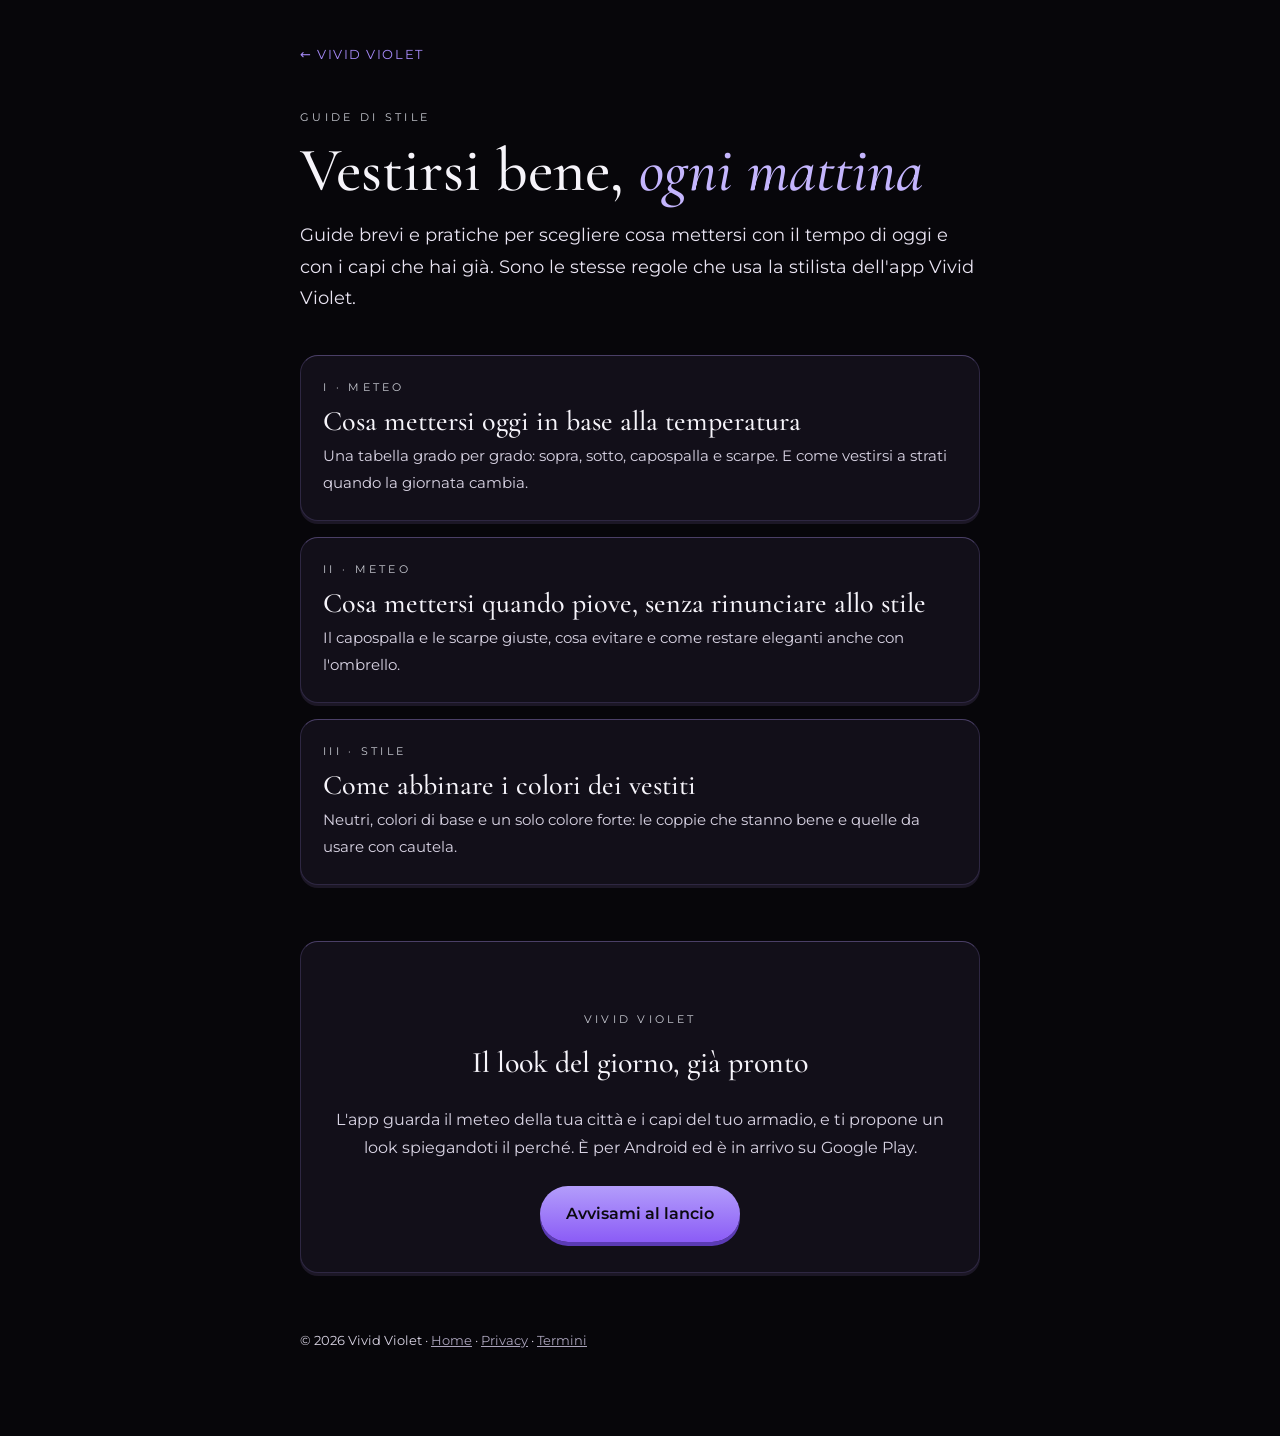
==== guide/index.html @ 36074001 "Guide di stile: temperatura, pioggia e abbinamento dei colori Nuova sezione /guide/ con 3 articoli, " ====
<!DOCTYPE html>
<html lang="it">
<head>
<meta charset="utf-8">
<meta name="viewport" content="width=device-width, initial-scale=1">
<title>Guide di stile · Vivid Violet</title>
<meta name="description" content="Guide pratiche di Vivid Violet per vestirsi bene ogni giorno: cosa mettersi in base alla temperatura, quando piove e come abbinare i colori dei vestiti.">
<link rel="icon" type="image/png" href="../favicon.png">
<link rel="canonical" href="https://vividviolet.it/guide/">
<meta name="theme-color" content="#0B0910">
<meta property="og:type" content="website">
<meta property="og:locale" content="it_IT">
<meta property="og:site_name" content="Vivid Violet">
<meta property="og:title" content="Guide di stile · Vivid Violet">
<meta property="og:description" content="Guide pratiche per vestirsi bene ogni giorno, con il meteo e i capi che hai già.">
<meta property="og:url" content="https://vividviolet.it/guide/">
<meta property="og:image" content="https://vividviolet.it/anteprima.png?v=3">
<link rel="preload" href="../fonts/cormorant-garamond-latin-500-normal.woff2" as="font" type="font/woff2" crossorigin>
<link rel="stylesheet" href="stile.css?v=2">
</head>
<body>
<main>
  <a class="indietro" href="/">← Vivid Violet</a>

  <p class="kicker">Guide di stile</p>
  <h1>Vestirsi bene, <em>ogni mattina</em></h1>
  <p class="apertura">Guide brevi e pratiche per scegliere cosa mettersi con il tempo di oggi e con i capi che hai già. Sono le stesse regole che usa la stilista dell'app Vivid Violet.</p>

  <ol class="elenco">
    <li>
      <a href="cosa-mettersi-in-base-alla-temperatura.html">
        <span class="num">I · Meteo</span>
        <span class="titolo">Cosa mettersi oggi in base alla temperatura</span>
        <span class="riassunto">Una tabella grado per grado: sopra, sotto, capospalla e scarpe. E come vestirsi a strati quando la giornata cambia.</span>
      </a>
    </li>
    <li>
      <a href="cosa-mettersi-quando-piove.html">
        <span class="num">II · Meteo</span>
        <span class="titolo">Cosa mettersi quando piove, senza rinunciare allo stile</span>
        <span class="riassunto">Il capospalla e le scarpe giuste, cosa evitare e come restare eleganti anche con l'ombrello.</span>
      </a>
    </li>
    <li>
      <a href="come-abbinare-i-colori-dei-vestiti.html">
        <span class="num">III · Stile</span>
        <span class="titolo">Come abbinare i colori dei vestiti</span>
        <span class="riassunto">Neutri, colori di base e un solo colore forte: le coppie che stanno bene e quelle da usare con cautela.</span>
      </a>
    </li>
  </ol>

  <aside class="riquadro invito">
    <p class="kicker">Vivid Violet</p>
    <h3>Il look del giorno, già pronto</h3>
    <p>L'app guarda il meteo della tua città e i capi del tuo armadio, e ti propone un look spiegandoti il perché. È per Android ed è in arrivo su Google Play.</p>
    <a class="pulsante" href="/#avvisami">Avvisami al lancio</a>
  </aside>

  <footer>
    <p>© 2026 Vivid Violet · <a href="/">Home</a> · <a href="../privacy.html">Privacy</a> · <a href="../termini.html">Termini</a></p>
  </footer>
</main>
</body>
</html>
---- guide/stile.css ----
/* Stile comune delle guide di vividviolet.it (stesso mondo del sito: nero, argento, viola nei dettagli) */
@font-face { font-family: "Cormorant Garamond"; src: url("../fonts/cormorant-garamond-latin-500-normal.woff2") format("woff2"); font-weight: 500; font-display: swap; }
@font-face { font-family: "Cormorant Garamond"; src: url("../fonts/cormorant-garamond-latin-500-italic.woff2") format("woff2"); font-weight: 500; font-style: italic; font-display: swap; }
@font-face { font-family: "Montserrat"; src: url("../fonts/montserrat-latin-400-normal.woff2") format("woff2"); font-weight: 400; font-display: swap; }
@font-face { font-family: "Montserrat"; src: url("../fonts/montserrat-latin-500-normal.woff2") format("woff2"); font-weight: 500; font-display: swap; }
@font-face { font-family: "Montserrat"; src: url("../fonts/montserrat-latin-600-normal.woff2") format("woff2"); font-weight: 600; font-display: swap; }
:root { color-scheme: dark; }
* { box-sizing: border-box; }
body { margin: 0; background: #07060A; color: #F6F4FA; font-family: "Montserrat", system-ui, sans-serif; line-height: 1.75; -webkit-font-smoothing: antialiased; }
main { max-width: 720px; margin: 0 auto; padding: 40px 20px 72px; }
a { color: #A78BFA; }
.indietro { font-size: 13px; letter-spacing: .12em; text-transform: uppercase; text-decoration: none; }
.kicker { margin: 40px 0 0; font-size: 11px; letter-spacing: .3em; text-transform: uppercase; color: #C8CAD2; }
h1 { font-family: "Cormorant Garamond", Georgia, serif; font-weight: 500; font-size: clamp(40px, 8vw, 62px); line-height: 1.02; margin: 12px 0 16px; }
h1 em { font-style: italic; color: #C4B5FD; }
.firma { color: #ABA4BC; font-size: 14px; margin: 0 0 8px; }
.apertura { font-size: 18px; color: #E9E4F2; }
h2 { font-family: "Cormorant Garamond", Georgia, serif; font-weight: 500; font-size: 30px; line-height: 1.15; margin: 48px 0 8px; padding-top: 24px; border-top: 1px solid #2E2742; }
h2 .num { display: block; font-family: "Montserrat", sans-serif; font-size: 11px; letter-spacing: .3em; color: #C8CAD2; margin-bottom: 6px; }
p, li { color: #D9D4E4; }
strong { color: #F6F4FA; font-weight: 600; }
.tabella { width: 100%; overflow-x: auto; margin: 16px 0; border: 1px solid #2E2742; border-top-color: #4A3F66; border-radius: 18px; background: #120F19; box-shadow: 0 3px 0 #1C1726; }
table { width: 100%; border-collapse: collapse; font-size: 14px; min-width: 520px; }
th, td { text-align: left; padding: 12px 14px; vertical-align: top; border-bottom: 1px solid #231D33; }
th { font-size: 11px; letter-spacing: .18em; text-transform: uppercase; color: #C8CAD2; font-weight: 500; }
td:first-child { font-family: "Cormorant Garamond", Georgia, serif; font-size: 20px; color: #F6F4FA; white-space: nowrap; }
tr:last-child td { border-bottom: 0; }
.riquadro { border: 1px solid #2E2742; border-top-color: #4A3F66; border-radius: 18px; padding: 6px 22px; background: #120F19; box-shadow: 0 3px 0 #1C1726; margin: 20px 0; }
.invito { margin-top: 56px; text-align: center; padding: 28px 22px 30px; }
.invito h3 { font-family: "Cormorant Garamond", Georgia, serif; font-weight: 500; font-size: 30px; margin: 8px 0; color: #F6F4FA; }
.pulsante { display: inline-block; margin-top: 8px; padding: 14px 26px; border-radius: 999px; background: linear-gradient(#B39DFB, #8B5CF6); color: #0B0910; font-weight: 600; text-decoration: none; box-shadow: 0 4px 0 #5B3BB5; }
.pulsante:active { transform: translateY(3px); box-shadow: 0 1px 0 #5B3BB5; }
.altre { margin-top: 48px; }
.altre h3 { font-size: 11px; letter-spacing: .3em; text-transform: uppercase; color: #C8CAD2; font-weight: 500; }
.altre ul { list-style: none; padding: 0; margin: 0; }
.altre li { border-top: 1px solid #231D33; }
.altre a { display: block; padding: 14px 0; font-family: "Cormorant Garamond", Georgia, serif; font-size: 22px; text-decoration: none; color: #F6F4FA; }
.altre a:hover { color: #C4B5FD; }
footer { margin-top: 56px; color: #ABA4BC; font-size: 13px; }
footer a { color: #ABA4BC; }

/* Elenco delle guide (guide/index.html) */
.elenco { list-style: none; padding: 0; margin: 40px 0 0; display: grid; gap: 16px; }
.elenco a { display: block; padding: 22px 22px 24px; border: 1px solid #2E2742; border-top-color: #4A3F66; border-radius: 18px; background: #120F19; box-shadow: 0 3px 0 #1C1726; text-decoration: none; transition: transform .2s ease, border-color .2s ease; }
.elenco a:hover, .elenco a:focus-visible { transform: translateY(-2px); border-color: #4A3F66; }
.elenco .num { display: block; font-size: 11px; letter-spacing: .3em; text-transform: uppercase; color: #C8CAD2; }
.elenco .titolo { display: block; margin: 8px 0 6px; font-family: "Cormorant Garamond", Georgia, serif; font-size: 28px; line-height: 1.15; color: #F6F4FA; }
.elenco .riassunto { display: block; color: #D9D4E4; font-size: 15px; }
@media (prefers-reduced-motion: reduce) { .elenco a { transition: none; } .elenco a:hover { transform: none; } }

/* Sui telefoni la tabella diventa una scheda per riga */
@media (max-width: 640px) {
  .tabella { overflow: visible; }
  table { min-width: 0; }
  thead { position: absolute; width: 1px; height: 1px; overflow: hidden; clip: rect(0 0 0 0); }
  table, tbody, tr, td { display: block; }
  tr { padding: 14px 16px; border-bottom: 1px solid #231D33; }
  tr:last-child { border-bottom: 0; }
  td { padding: 4px 0; border: 0; }
  td:first-child { font-size: 24px; margin-bottom: 4px; }
  td:not(:first-child)::before { content: attr(data-etichetta); display: block; font-size: 10px; letter-spacing: .2em; text-transform: uppercase; color: #ABA4BC; }
}
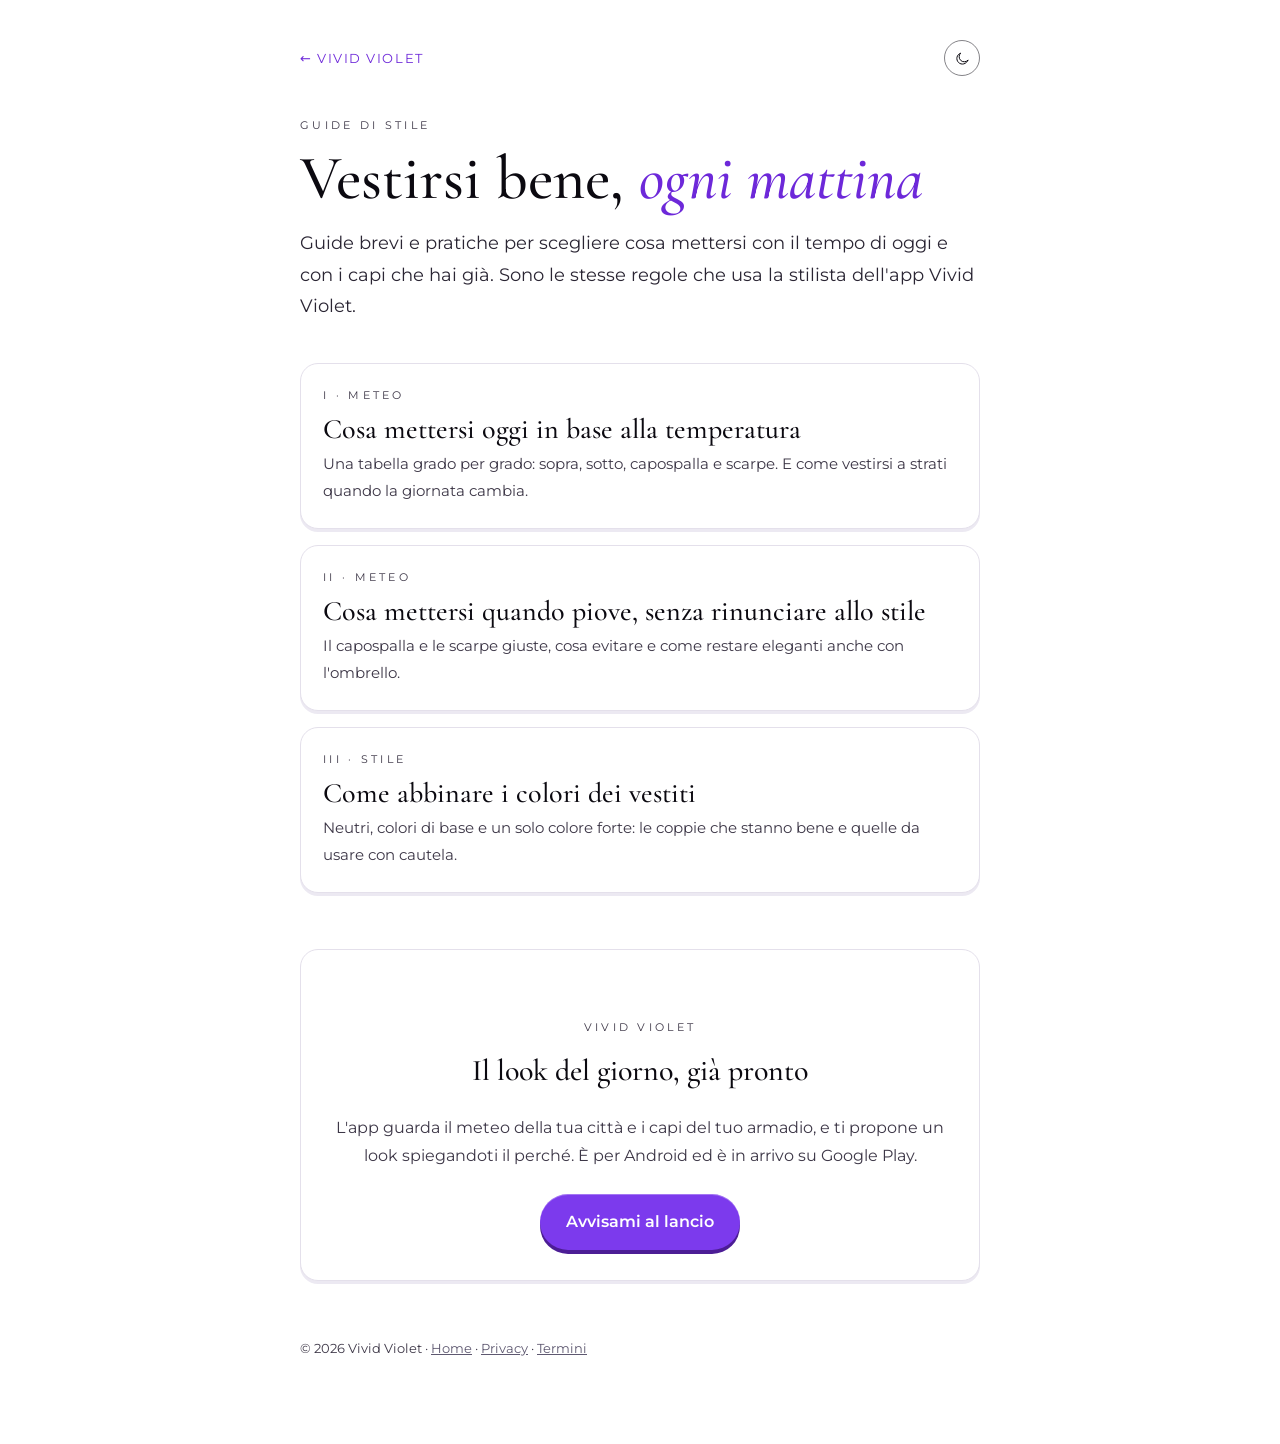
==== commit b3d1ca04: "Modalità giorno: bianco, nero e viola, con pulsante sole/luna su tutte le pagine Co-Authored-By: Cla" ====
--- a/guide/index.html
+++ b/guide/index.html
@@ -3,11 +3,15 @@
 <head>
 <meta charset="utf-8">
 <meta name="viewport" content="width=device-width, initial-scale=1">
-<title>Guide di stile · Vivid Violet</title>
+<meta http-equiv="Content-Security-Policy" content="default-src 'self'; script-src 'self'; style-src 'self' 'unsafe-inline'; img-src 'self' data:; font-src 'self'; form-action 'self'; base-uri 'self'; object-src 'none'; upgrade-insecure-requests">
+<meta name="referrer" content="strict-origin-when-cross-origin">
+<title>Guide di stile: cosa mettersi ogni giorno | Vivid Violet</title>
 <meta name="description" content="Guide pratiche di Vivid Violet per vestirsi bene ogni giorno: cosa mettersi in base alla temperatura, quando piove e come abbinare i colori dei vestiti.">
 <link rel="icon" type="image/png" href="../favicon.png">
 <link rel="canonical" href="https://vividviolet.it/guide/">
 <meta name="theme-color" content="#0B0910">
+<!-- Modalità giorno/notte: si decide prima di disegnare la pagina (niente lampo) -->
+<script src="/tema.js?v=1"></script>
 <meta property="og:type" content="website">
 <meta property="og:locale" content="it_IT">
 <meta property="og:site_name" content="Vivid Violet">
@@ -16,11 +20,74 @@
 <meta property="og:url" content="https://vividviolet.it/guide/">
 <meta property="og:image" content="https://vividviolet.it/anteprima.png?v=3">
 <link rel="preload" href="../fonts/cormorant-garamond-latin-500-normal.woff2" as="font" type="font/woff2" crossorigin>
-<link rel="stylesheet" href="stile.css?v=2">
+<link rel="stylesheet" href="stile.css?v=4">
+<script type="application/ld+json">
+{
+  "@context": "https://schema.org",
+  "@graph": [
+    {
+      "@type": "CollectionPage",
+      "name": "Guide di stile",
+      "url": "https://vividviolet.it/guide/",
+      "inLanguage": "it-IT",
+      "isPartOf": {
+        "@id": "https://vividviolet.it/#sito"
+      },
+      "mainEntity": {
+        "@type": "ItemList",
+        "itemListElement": [
+          {
+            "@type": "ListItem",
+            "position": 1,
+            "url": "https://vividviolet.it/guide/cosa-mettersi-in-base-alla-temperatura.html",
+            "name": "Cosa mettersi oggi in base alla temperatura"
+          },
+          {
+            "@type": "ListItem",
+            "position": 2,
+            "url": "https://vividviolet.it/guide/cosa-mettersi-quando-piove.html",
+            "name": "Cosa mettersi quando piove, senza rinunciare allo stile"
+          },
+          {
+            "@type": "ListItem",
+            "position": 3,
+            "url": "https://vividviolet.it/guide/come-abbinare-i-colori-dei-vestiti.html",
+            "name": "Come abbinare i colori dei vestiti"
+          }
+        ]
+      }
+    },
+    {
+      "@type": "BreadcrumbList",
+      "itemListElement": [
+        {
+          "@type": "ListItem",
+          "position": 1,
+          "name": "Vivid Violet",
+          "item": "https://vividviolet.it/"
+        },
+        {
+          "@type": "ListItem",
+          "position": 2,
+          "name": "Guide",
+          "item": "https://vividviolet.it/guide/"
+        }
+      ]
+    }
+  ]
+}
+</script>
 </head>
 <body>
-<main>
+<a class="salta" href="#contenuto">Vai al contenuto</a>
+<main id="contenuto" tabindex="-1">
+  <div class="cima">
   <a class="indietro" href="/">← Vivid Violet</a>
+  <button class="tema" type="button" hidden aria-label="Passa alla modalità giorno">
+    <svg class="sole" viewBox="0 0 24 24" aria-hidden="true" focusable="false"><circle cx="12" cy="12" r="4.2"/><path d="M12 2.6v2.2M12 19.2v2.2M2.6 12h2.2M19.2 12h2.2M5.4 5.4l1.5 1.5M17.1 17.1l1.5 1.5M5.4 18.6l1.5-1.5M17.1 6.9l1.5-1.5"/></svg>
+    <svg class="luna" viewBox="0 0 24 24" aria-hidden="true" focusable="false"><path d="M19.6 14.6A8 8 0 1 1 9.4 4.4a6.4 6.4 0 0 0 10.2 10.2Z"/></svg>
+  </button>
+  </div>
 
   <p class="kicker">Guide di stile</p>
   <h1>Vestirsi bene, <em>ogni mattina</em></h1>
@@ -51,14 +118,14 @@
   </ol>
 
   <aside class="riquadro invito">
-    <p class="kicker">Vivid Violet</p>
+    <p class="kicker" translate="no">Vivid Violet</p>
     <h3>Il look del giorno, già pronto</h3>
     <p>L'app guarda il meteo della tua città e i capi del tuo armadio, e ti propone un look spiegandoti il perché. È per Android ed è in arrivo su Google Play.</p>
     <a class="pulsante" href="/#avvisami">Avvisami al lancio</a>
   </aside>
 
   <footer>
-    <p>© 2026 Vivid Violet · <a href="/">Home</a> · <a href="../privacy.html">Privacy</a> · <a href="../termini.html">Termini</a></p>
+    <p>© 2026 <span translate="no">Vivid Violet</span> · <a href="/">Home</a> · <a href="../privacy.html">Privacy</a> · <a href="../termini.html">Termini</a></p>
   </footer>
 </main>
 </body>
--- a/guide/stile.css
+++ b/guide/stile.css
@@ -9,6 +9,14 @@
 body { margin: 0; background: #07060A; color: #F6F4FA; font-family: "Montserrat", system-ui, sans-serif; line-height: 1.75; -webkit-font-smoothing: antialiased; }
 main { max-width: 720px; margin: 0 auto; padding: 40px 20px 72px; }
 a { color: #A78BFA; }
+/* Con la tastiera: lo stesso bordo argento della home */
+a:focus-visible, [tabindex]:focus-visible, summary:focus-visible { outline: 2px solid #C8CAD2; outline-offset: 3px; }
+/* Al tocco sul telefono: niente riquadro blu di Android e niente attesa del doppio tocco */
+a, button, summary { touch-action: manipulation; -webkit-tap-highlight-color: transparent; }
+/* "Vai al contenuto": invisibile finché non si preme Tab */
+.salta { position: absolute; z-index: 50; left: 16px; top: -80px; padding: 10px 18px; border-radius: 999px; background: #100D17; border: 1px solid #C8CAD2; color: #F6F4FA; font-size: 14px; font-weight: 600; text-decoration: none; }
+.salta:focus { top: 16px; }
+#contenuto:focus { outline: none; }
 .indietro { font-size: 13px; letter-spacing: .12em; text-transform: uppercase; text-decoration: none; }
 .kicker { margin: 40px 0 0; font-size: 11px; letter-spacing: .3em; text-transform: uppercase; color: #C8CAD2; }
 h1 { font-family: "Cormorant Garamond", Georgia, serif; font-weight: 500; font-size: clamp(40px, 8vw, 62px); line-height: 1.02; margin: 12px 0 16px; }
@@ -28,7 +36,8 @@
 .riquadro { border: 1px solid #2E2742; border-top-color: #4A3F66; border-radius: 18px; padding: 6px 22px; background: #120F19; box-shadow: 0 3px 0 #1C1726; margin: 20px 0; }
 .invito { margin-top: 56px; text-align: center; padding: 28px 22px 30px; }
 .invito h3 { font-family: "Cormorant Garamond", Georgia, serif; font-weight: 500; font-size: 30px; margin: 8px 0; color: #F6F4FA; }
-.pulsante { display: inline-block; margin-top: 8px; padding: 14px 26px; border-radius: 999px; background: linear-gradient(#B39DFB, #8B5CF6); color: #0B0910; font-weight: 600; text-decoration: none; box-shadow: 0 4px 0 #5B3BB5; }
+.pulsante { display: inline-block; margin-top: 8px; padding: 14px 26px; border-radius: 999px; background: linear-gradient(#B39DFB, #8B5CF6); color: #0B0910; font-weight: 600; text-decoration: none; box-shadow: 0 4px 0 #5B3BB5; transition: transform .15s ease, box-shadow .15s ease, filter .2s; }
+.pulsante:hover { filter: brightness(1.06); transform: translateY(-1px); box-shadow: 0 5px 0 #5B3BB5; }
 .pulsante:active { transform: translateY(3px); box-shadow: 0 1px 0 #5B3BB5; }
 .altre { margin-top: 48px; }
 .altre h3 { font-size: 11px; letter-spacing: .3em; text-transform: uppercase; color: #C8CAD2; font-weight: 500; }
@@ -46,7 +55,19 @@
 .elenco .num { display: block; font-size: 11px; letter-spacing: .3em; text-transform: uppercase; color: #C8CAD2; }
 .elenco .titolo { display: block; margin: 8px 0 6px; font-family: "Cormorant Garamond", Georgia, serif; font-size: 28px; line-height: 1.15; color: #F6F4FA; }
 .elenco .riassunto { display: block; color: #D9D4E4; font-size: 15px; }
-@media (prefers-reduced-motion: reduce) { .elenco a { transition: none; } .elenco a:hover { transform: none; } }
+@media (prefers-reduced-motion: reduce) { .elenco a, .pulsante { transition: none; } .elenco a:hover, .pulsante:hover { transform: none; } }
+
+/* Domande frequenti in fondo alle guide: ogni domanda si apre con un tocco
+   (details/summary, funziona anche senza JavaScript) */
+.domande details { border-top: 1px solid #231D33; }
+.domande details:last-child { border-bottom: 1px solid #231D33; }
+.domande summary { list-style: none; cursor: pointer; display: flex; justify-content: space-between; align-items: center; gap: 16px; padding: 16px 0; font-family: "Cormorant Garamond", Georgia, serif; font-size: 22px; line-height: 1.25; color: #F6F4FA; }
+.domande summary::-webkit-details-marker { display: none; }
+.domande summary::after { content: "+"; flex: none; font-family: "Montserrat", sans-serif; font-size: 18px; color: #C8CAD2; transition: transform .2s; }
+.domande details[open] summary::after { transform: rotate(45deg); color: #C4B5FD; }
+.domande summary:hover { color: #C4B5FD; }
+.domande details p { margin: 0 0 18px; }
+@media (prefers-reduced-motion: reduce) { .domande summary::after { transition: none; } }
 
 /* Sui telefoni la tabella diventa una scheda per riga */
 @media (max-width: 640px) {
@@ -60,3 +81,45 @@
   td:first-child { font-size: 24px; margin-bottom: 4px; }
   td:not(:first-child)::before { content: attr(data-etichetta); display: block; font-size: 10px; letter-spacing: .2em; text-transform: uppercase; color: #ABA4BC; }
 }
+
+/* --- Riga in alto: link per tornare indietro e pulsante sole/luna --- */
+.cima { display: flex; justify-content: space-between; align-items: center; gap: 16px; }
+.tema { display: inline-grid; place-items: center; flex: none; width: 36px; height: 36px; padding: 0; border-radius: 50%; border: 1px solid rgba(200,202,210,.45); background: transparent; color: #C8CAD2; cursor: pointer; transition: color .2s, border-color .2s; }
+.tema[hidden] { display: none; }
+.tema:hover { color: #F6F4FA; border-color: #A78BFA; }
+.tema:focus-visible { outline: 2px solid #C8CAD2; outline-offset: 3px; }
+.tema svg { width: 17px; height: 17px; fill: none; stroke: currentColor; stroke-width: 1.4; stroke-linecap: round; stroke-linejoin: round; }
+.tema .luna { display: none; }
+html[data-tema="giorno"] .tema .sole { display: none; }
+html[data-tema="giorno"] .tema .luna { display: block; }
+
+/* --- Modalità giorno: bianco come colore principale, nero e viola scuro per pulsanti e dettagli --- */
+html[data-tema="giorno"] { color-scheme: light; }
+html[data-tema="giorno"] body { background: #FFFFFF; color: #0B0910; }
+html[data-tema="giorno"] a { color: #6D28D9; }
+html[data-tema="giorno"] a:focus-visible, html[data-tema="giorno"] [tabindex]:focus-visible, html[data-tema="giorno"] .tema:focus-visible { outline-color: #3D3747; }
+html[data-tema="giorno"] .salta { background: #FFFFFF; border-color: #3D3747; color: #0B0910; }
+html[data-tema="giorno"] .tema { color: #0B0910; border-color: rgba(11,9,16,.5); }
+html[data-tema="giorno"] .tema:hover { border-color: #6D28D9; }
+html[data-tema="giorno"] .kicker, html[data-tema="giorno"] h2 .num, html[data-tema="giorno"] th,
+html[data-tema="giorno"] .altre h3, html[data-tema="giorno"] .elenco .num { color: #3D3747; }
+html[data-tema="giorno"] h1 em { color: #6D28D9; }
+html[data-tema="giorno"] .firma, html[data-tema="giorno"] footer, html[data-tema="giorno"] footer a { color: #5E5870; }
+html[data-tema="giorno"] .apertura { color: #2A2533; }
+html[data-tema="giorno"] p, html[data-tema="giorno"] li, html[data-tema="giorno"] .elenco .riassunto { color: #3D3747; }
+html[data-tema="giorno"] strong, html[data-tema="giorno"] td:first-child, html[data-tema="giorno"] .invito h3,
+html[data-tema="giorno"] .altre a, html[data-tema="giorno"] .elenco .titolo, html[data-tema="giorno"] .domande summary { color: #0B0910; }
+html[data-tema="giorno"] h2 { border-top-color: #E4E0EB; }
+html[data-tema="giorno"] .tabella, html[data-tema="giorno"] .riquadro, html[data-tema="giorno"] .elenco a { background: #FFFFFF; border-color: #E4E0EB; box-shadow: 0 3px 0 #ECE9F2; }
+html[data-tema="giorno"] .elenco a:hover, html[data-tema="giorno"] .elenco a:focus-visible { border-color: rgba(109,40,217,.5); }
+html[data-tema="giorno"] th, html[data-tema="giorno"] td, html[data-tema="giorno"] tr,
+html[data-tema="giorno"] .altre li, html[data-tema="giorno"] .domande details { border-color: #ECE9F2; }
+html[data-tema="giorno"] .altre a:hover, html[data-tema="giorno"] .domande summary:hover,
+html[data-tema="giorno"] .domande details[open] summary::after { color: #6D28D9; }
+html[data-tema="giorno"] .domande summary::after { color: #3D3747; }
+html[data-tema="giorno"] .pulsante { background: #7C3AED; color: #FFFFFF; box-shadow: inset 0 1px 0 rgba(255,255,255,.3), 0 4px 0 #4C1D95; }
+html[data-tema="giorno"] .pulsante:hover { box-shadow: inset 0 1px 0 rgba(255,255,255,.3), 0 5px 0 #4C1D95; }
+html[data-tema="giorno"] .pulsante:active { box-shadow: inset 0 1px 0 rgba(255,255,255,.3), 0 1px 0 #4C1D95; }
+@media (max-width: 640px) {
+  html[data-tema="giorno"] td:not(:first-child)::before { color: #5E5870; }
+}
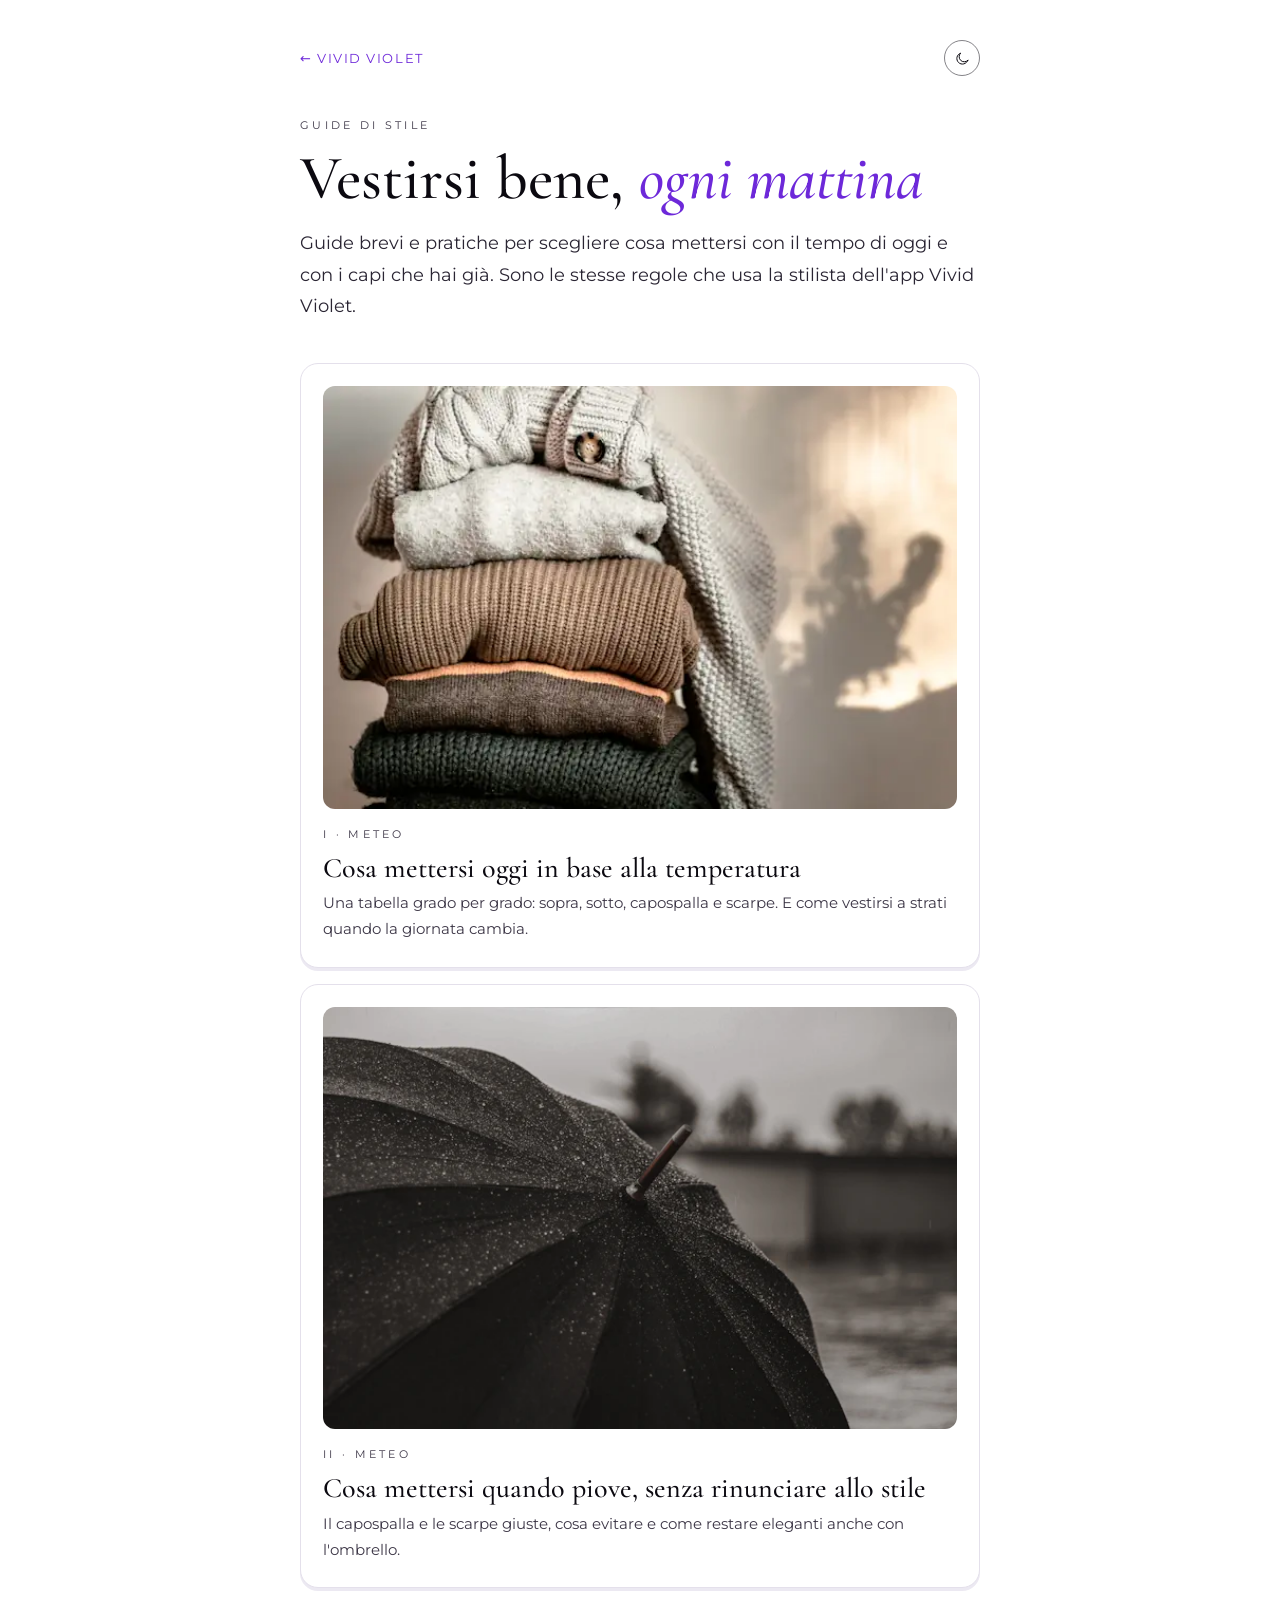
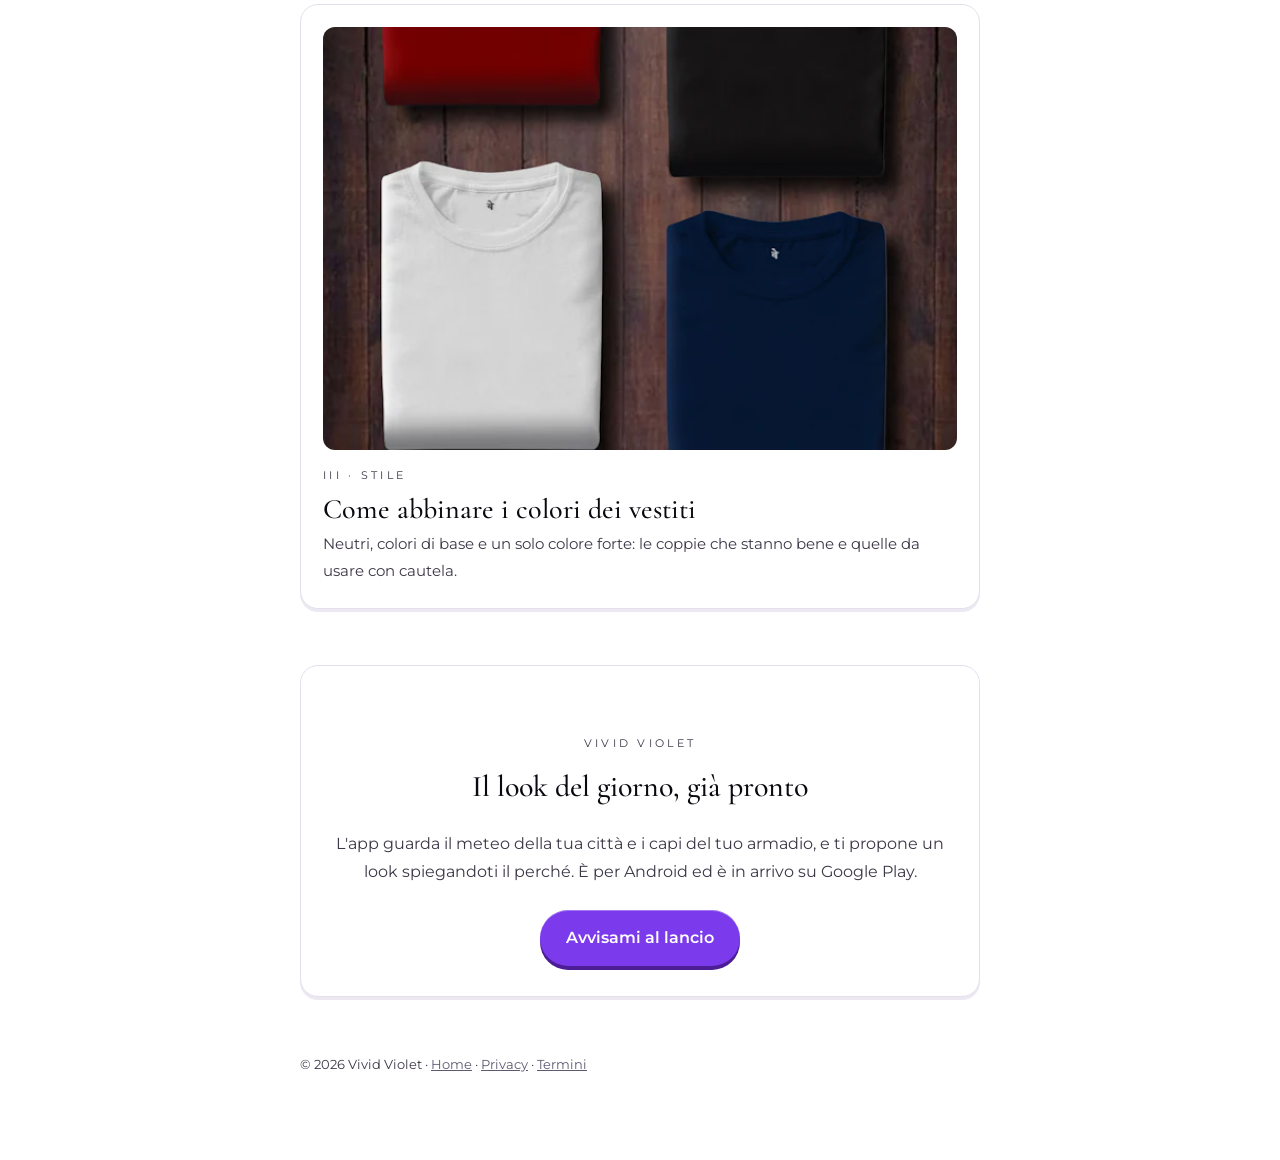
==== commit 0f600811: "Guide: 9 foto di capi (Licenza Unsplash) con crediti, miniature nell'elenco e anteprime Co-Authored-" ====
--- a/guide/index.html
+++ b/guide/index.html
@@ -20,7 +20,7 @@
 <meta property="og:url" content="https://vividviolet.it/guide/">
 <meta property="og:image" content="https://vividviolet.it/anteprima.png?v=3">
 <link rel="preload" href="../fonts/cormorant-garamond-latin-500-normal.woff2" as="font" type="font/woff2" crossorigin>
-<link rel="stylesheet" href="stile.css?v=4">
+<link rel="stylesheet" href="stile.css?v=5">
 <script type="application/ld+json">
 {
   "@context": "https://schema.org",
@@ -96,6 +96,7 @@
   <ol class="elenco">
     <li>
       <a href="cosa-mettersi-in-base-alla-temperatura.html">
+        <img class="miniatura" src="foto/temperatura-maglioni-600.webp" width="600" height="400" alt="" loading="lazy" decoding="async">
         <span class="num">I · Meteo</span>
         <span class="titolo">Cosa mettersi oggi in base alla temperatura</span>
         <span class="riassunto">Una tabella grado per grado: sopra, sotto, capospalla e scarpe. E come vestirsi a strati quando la giornata cambia.</span>
@@ -103,6 +104,7 @@
     </li>
     <li>
       <a href="cosa-mettersi-quando-piove.html">
+        <img class="miniatura" src="foto/pioggia-ombrello-600.webp" width="600" height="400" alt="" loading="lazy" decoding="async">
         <span class="num">II · Meteo</span>
         <span class="titolo">Cosa mettersi quando piove, senza rinunciare allo stile</span>
         <span class="riassunto">Il capospalla e le scarpe giuste, cosa evitare e come restare eleganti anche con l'ombrello.</span>
@@ -110,6 +112,7 @@
     </li>
     <li>
       <a href="come-abbinare-i-colori-dei-vestiti.html">
+        <img class="miniatura" src="foto/colori-camicie-600.webp" width="600" height="400" alt="" loading="lazy" decoding="async">
         <span class="num">III · Stile</span>
         <span class="titolo">Come abbinare i colori dei vestiti</span>
         <span class="riassunto">Neutri, colori di base e un solo colore forte: le coppie che stanno bene e quelle da usare con cautela.</span>
--- a/guide/stile.css
+++ b/guide/stile.css
@@ -123,3 +123,14 @@
 @media (max-width: 640px) {
   html[data-tema="giorno"] td:not(:first-child)::before { color: #5E5870; }
 }
+
+/* --- Foto nelle guide (Licenza Unsplash, crediti in guide/foto/CREDITI.md) --- */
+.foto { margin: 28px 0; }
+.foto.copertina { margin: 24px 0 26px; }
+.foto img { display: block; width: 100%; height: auto; border-radius: 18px; border: 1px solid #2E2742; background: #120F19; }
+.foto figcaption { margin-top: 8px; font-size: 12px; color: #ABA4BC; }
+.foto figcaption a { color: inherit; }
+.elenco .miniatura { display: block; width: 100%; height: auto; aspect-ratio: 3 / 2; object-fit: cover; margin-bottom: 16px; border-radius: 12px; background: #0B0910; }
+html[data-tema="giorno"] .foto img { border-color: #E4E0EB; background: #F6F5F8; }
+html[data-tema="giorno"] .foto figcaption { color: #5E5870; }
+html[data-tema="giorno"] .elenco .miniatura { background: #F6F5F8; }
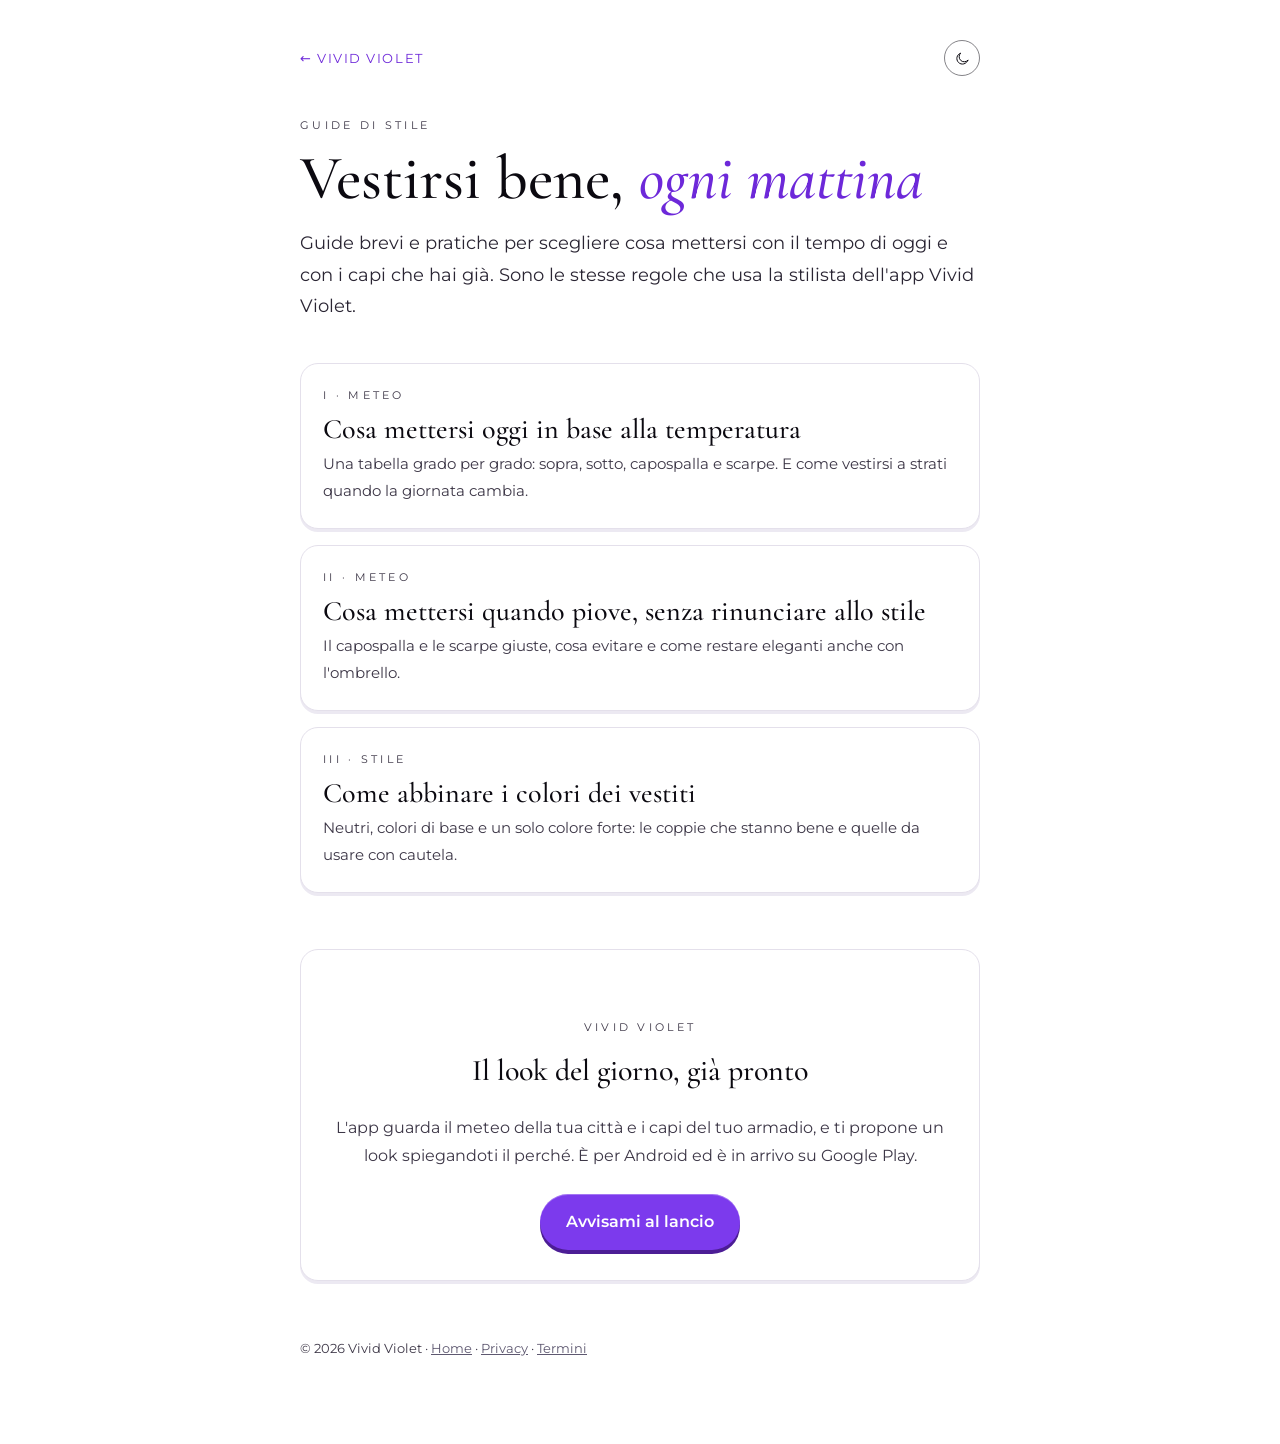
==== commit 07c6b1ba: "Guide: tolte le foto (verranno aggiunte più avanti) Annulla 0f60081. Le foto restano nella storia di" ====
--- a/guide/index.html
+++ b/guide/index.html
@@ -20,7 +20,7 @@
 <meta property="og:url" content="https://vividviolet.it/guide/">
 <meta property="og:image" content="https://vividviolet.it/anteprima.png?v=3">
 <link rel="preload" href="../fonts/cormorant-garamond-latin-500-normal.woff2" as="font" type="font/woff2" crossorigin>
-<link rel="stylesheet" href="stile.css?v=5">
+<link rel="stylesheet" href="stile.css?v=4">
 <script type="application/ld+json">
 {
   "@context": "https://schema.org",
@@ -96,7 +96,6 @@
   <ol class="elenco">
     <li>
       <a href="cosa-mettersi-in-base-alla-temperatura.html">
-        <img class="miniatura" src="foto/temperatura-maglioni-600.webp" width="600" height="400" alt="" loading="lazy" decoding="async">
         <span class="num">I · Meteo</span>
         <span class="titolo">Cosa mettersi oggi in base alla temperatura</span>
         <span class="riassunto">Una tabella grado per grado: sopra, sotto, capospalla e scarpe. E come vestirsi a strati quando la giornata cambia.</span>
@@ -104,7 +103,6 @@
     </li>
     <li>
       <a href="cosa-mettersi-quando-piove.html">
-        <img class="miniatura" src="foto/pioggia-ombrello-600.webp" width="600" height="400" alt="" loading="lazy" decoding="async">
         <span class="num">II · Meteo</span>
         <span class="titolo">Cosa mettersi quando piove, senza rinunciare allo stile</span>
         <span class="riassunto">Il capospalla e le scarpe giuste, cosa evitare e come restare eleganti anche con l'ombrello.</span>
@@ -112,7 +110,6 @@
     </li>
     <li>
       <a href="come-abbinare-i-colori-dei-vestiti.html">
-        <img class="miniatura" src="foto/colori-camicie-600.webp" width="600" height="400" alt="" loading="lazy" decoding="async">
         <span class="num">III · Stile</span>
         <span class="titolo">Come abbinare i colori dei vestiti</span>
         <span class="riassunto">Neutri, colori di base e un solo colore forte: le coppie che stanno bene e quelle da usare con cautela.</span>
--- a/guide/stile.css
+++ b/guide/stile.css
@@ -123,14 +123,3 @@
 @media (max-width: 640px) {
   html[data-tema="giorno"] td:not(:first-child)::before { color: #5E5870; }
 }
-
-/* --- Foto nelle guide (Licenza Unsplash, crediti in guide/foto/CREDITI.md) --- */
-.foto { margin: 28px 0; }
-.foto.copertina { margin: 24px 0 26px; }
-.foto img { display: block; width: 100%; height: auto; border-radius: 18px; border: 1px solid #2E2742; background: #120F19; }
-.foto figcaption { margin-top: 8px; font-size: 12px; color: #ABA4BC; }
-.foto figcaption a { color: inherit; }
-.elenco .miniatura { display: block; width: 100%; height: auto; aspect-ratio: 3 / 2; object-fit: cover; margin-bottom: 16px; border-radius: 12px; background: #0B0910; }
-html[data-tema="giorno"] .foto img { border-color: #E4E0EB; background: #F6F5F8; }
-html[data-tema="giorno"] .foto figcaption { color: #5E5870; }
-html[data-tema="giorno"] .elenco .miniatura { background: #F6F5F8; }
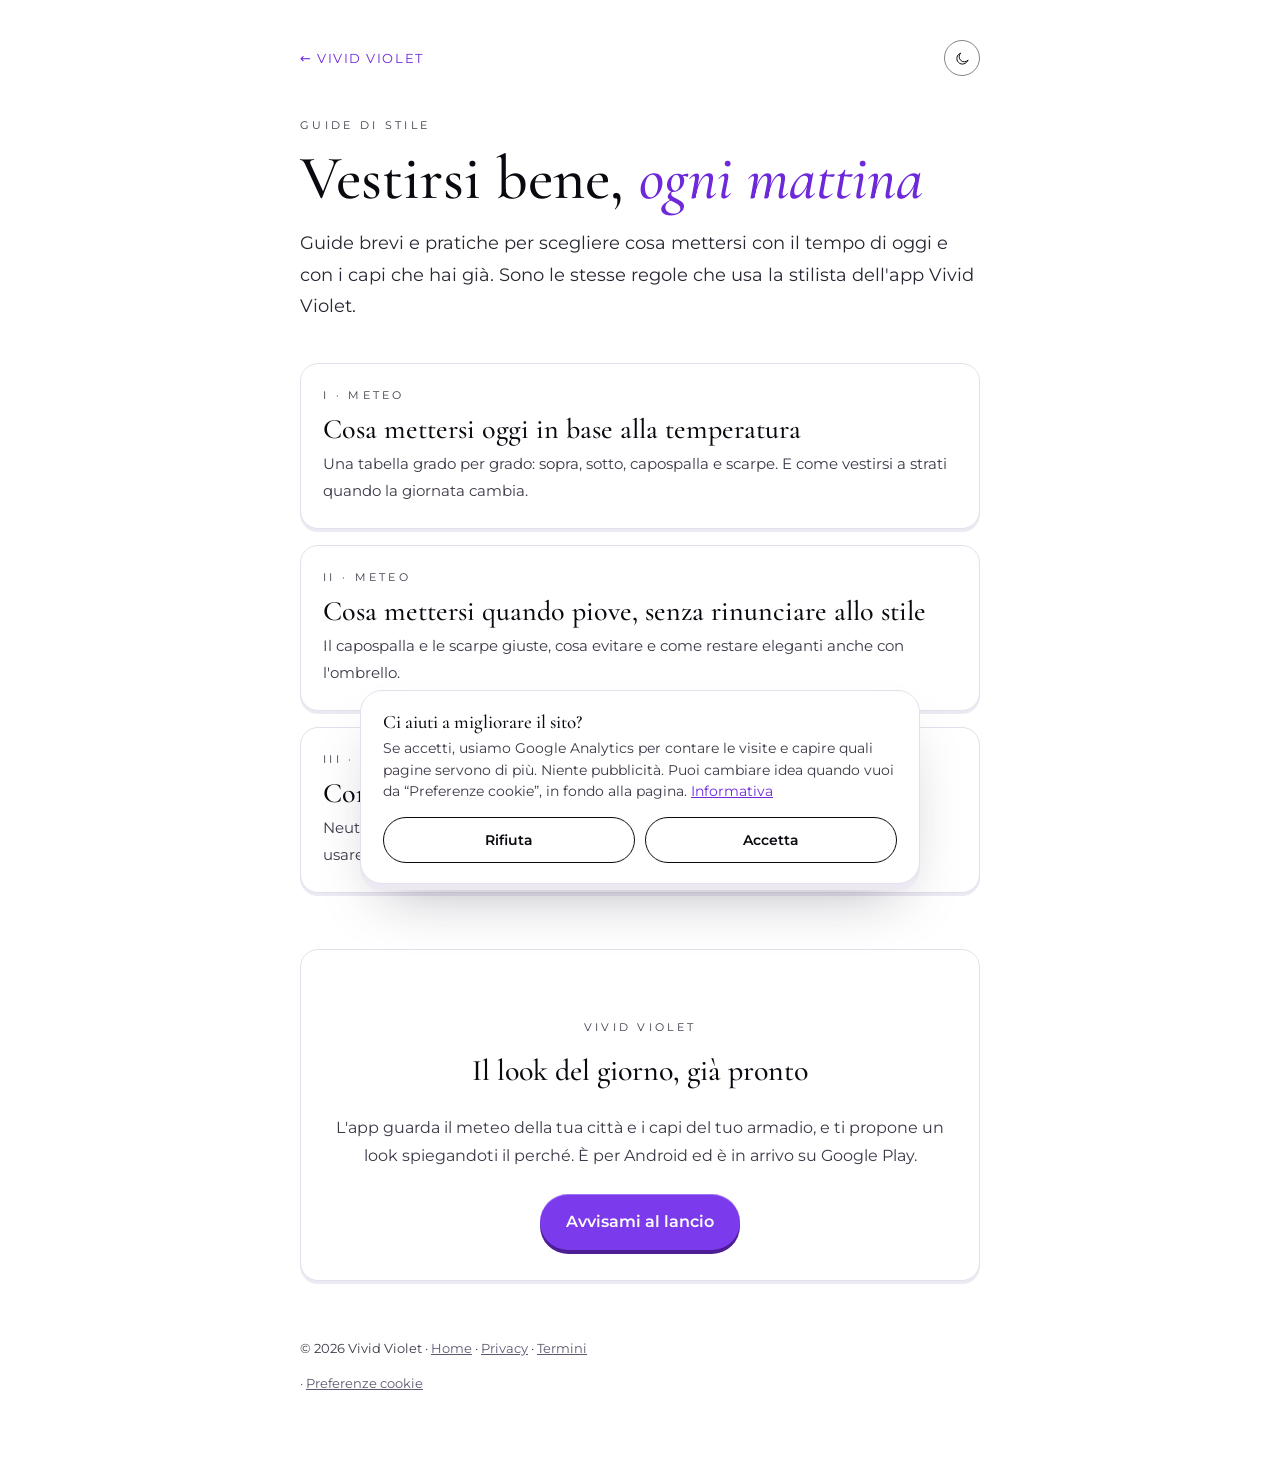
==== commit 65d15119: "Statistiche con Google Analytics 4, solo con il consenso Banner "Rifiuta / Accetta" (stesso peso) su" ====
--- a/guide/index.html
+++ b/guide/index.html
@@ -3,7 +3,7 @@
 <head>
 <meta charset="utf-8">
 <meta name="viewport" content="width=device-width, initial-scale=1">
-<meta http-equiv="Content-Security-Policy" content="default-src 'self'; script-src 'self'; style-src 'self' 'unsafe-inline'; img-src 'self' data:; font-src 'self'; form-action 'self'; base-uri 'self'; object-src 'none'; upgrade-insecure-requests">
+<meta http-equiv="Content-Security-Policy" content="default-src 'self'; script-src 'self' https://www.googletagmanager.com; style-src 'self' 'unsafe-inline'; img-src 'self' data: https://*.google-analytics.com https://*.googletagmanager.com; font-src 'self'; connect-src 'self' https://*.google-analytics.com https://*.analytics.google.com https://*.googletagmanager.com; form-action 'self'; base-uri 'self'; object-src 'none'; upgrade-insecure-requests">
 <meta name="referrer" content="strict-origin-when-cross-origin">
 <title>Guide di stile: cosa mettersi ogni giorno | Vivid Violet</title>
 <meta name="description" content="Guide pratiche di Vivid Violet per vestirsi bene ogni giorno: cosa mettersi in base alla temperatura, quando piove e come abbinare i colori dei vestiti.">
@@ -12,6 +12,7 @@
 <meta name="theme-color" content="#0B0910">
 <!-- Modalità giorno/notte: si decide prima di disegnare la pagina (niente lampo) -->
 <script src="/tema.js?v=1"></script>
+<script src="/consenso.js?v=1" defer></script>
 <meta property="og:type" content="website">
 <meta property="og:locale" content="it_IT">
 <meta property="og:site_name" content="Vivid Violet">
